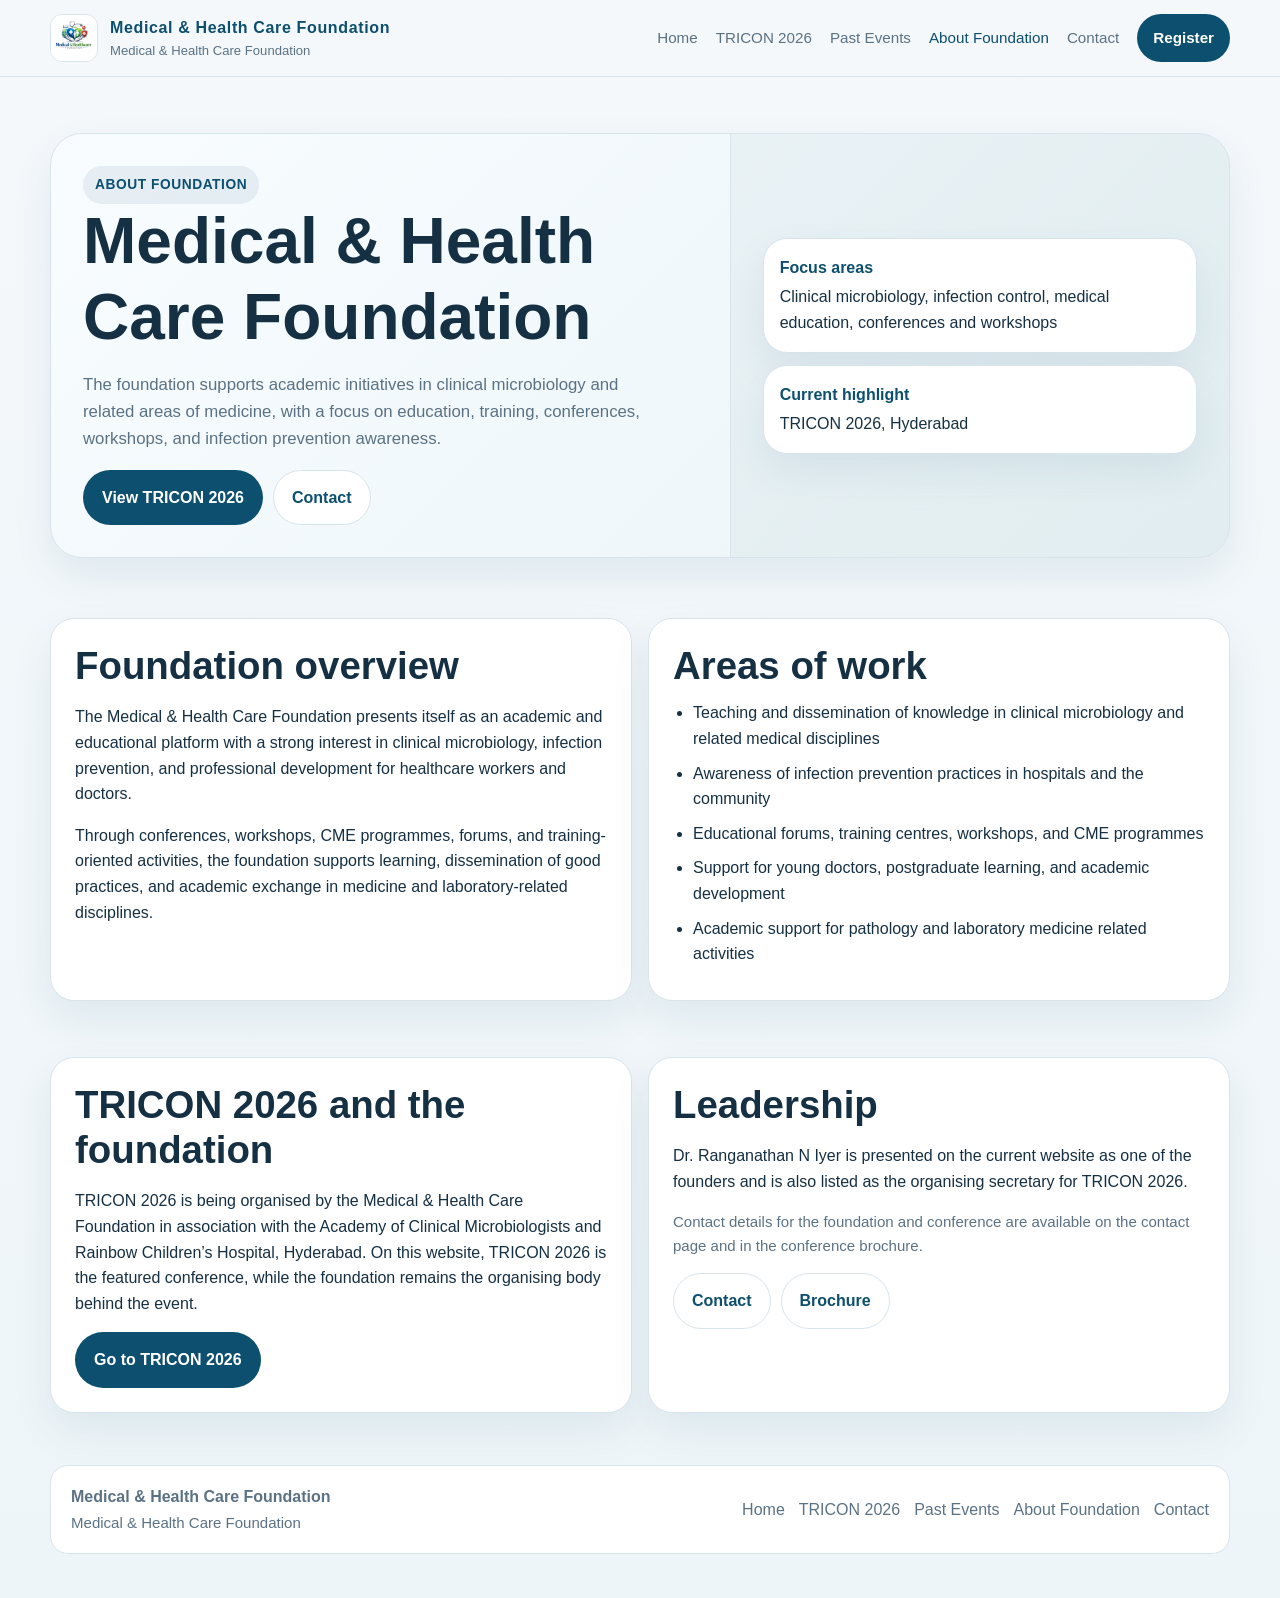
==== about-foundation.html @ 74147de0 "Initial commit - MedFoundation website" ====
<!DOCTYPE html>
<html lang="en">
<head>
  <meta charset="UTF-8" />
  <meta name="viewport" content="width=device-width, initial-scale=1.0" />
  <title>About Foundation</title>
  <link rel="stylesheet" href="styles.css" />
</head>
<body>
  <header class="site-header">
    <div class="container nav-wrap">
      <div class="brand">
        <img src="assets/foundation-logo.jpeg" alt="Medical &amp; Health Care Foundation logo" />
        <div class="brand-text">
          <strong>Medical & Health Care Foundation</strong>
          <span>Medical &amp; Health Care Foundation</span>
        </div>
      </div>
      <button class="menu-toggle" id="menuToggle" aria-label="Toggle menu">☰</button>
      <nav class="nav-links" id="navLinks">
        <a href="index.html">Home</a>
        <a href="tricon-2026.html">TRICON 2026</a>
        <a href="past-events.html">Past Events</a>
        <a href="about-foundation.html" class="active">About Foundation</a>
        <a href="contact.html">Contact</a>
        <a href="https://forms.gle/6FyqQYYERFJWdzvt6" target="_blank" rel="noopener" class="nav-cta">Register</a>
      </nav>
    </div>
  </header>
  
<main>
  <section class="page-hero">
    <div class="container">
      <div class="hero-card">
        <div class="hero-copy">
          <div class="eyebrow">About Foundation</div>
          <h1>Medical &amp; Health Care Foundation</h1>
          <p class="lead">
            The foundation supports academic initiatives in clinical microbiology and related areas of medicine, with a focus on education, training, conferences, workshops, and infection prevention awareness.
          </p>
          <div class="cta-row">
            <a class="btn btn-primary" href="tricon-2026.html">View TRICON 2026</a>
            <a class="btn btn-secondary" href="contact.html">Contact</a>
          </div>
        </div>
        <div class="hero-side centered">
          
          <div class="info-card">
            <strong>Focus areas</strong>
            <div>Clinical microbiology, infection control, medical education, conferences and workshops</div>
          </div>
          <div class="info-card">
            <strong>Current highlight</strong>
            <div>TRICON 2026, Hyderabad</div>
          </div>
        </div>
      </div>
    </div>
  </section>

  <section>
    <div class="container grid-2">
      <div class="card">
        <h2>Foundation overview</h2>
        <p>
          The Medical &amp; Health Care Foundation presents itself as an academic and educational platform with a strong interest in clinical microbiology, infection prevention, and professional development for healthcare workers and doctors.
        </p>
        <p>
          Through conferences, workshops, CME programmes, forums, and training-oriented activities, the foundation supports learning, dissemination of good practices, and academic exchange in medicine and laboratory-related disciplines.
        </p>
      </div>
      <div class="card">
        <h2>Areas of work</h2>
        <ul class="clean">
          <li>Teaching and dissemination of knowledge in clinical microbiology and related medical disciplines</li>
          <li>Awareness of infection prevention practices in hospitals and the community</li>
          <li>Educational forums, training centres, workshops, and CME programmes</li>
          <li>Support for young doctors, postgraduate learning, and academic development</li>
          <li>Academic support for pathology and laboratory medicine related activities</li>
        </ul>
      </div>
    </div>
  </section>

  <section>
    <div class="container grid-2">
      <div class="card">
        <h2>TRICON 2026 and the foundation</h2>
        <p>
          TRICON 2026 is being organised by the Medical &amp; Health Care Foundation in association with the Academy of Clinical Microbiologists and Rainbow Children’s Hospital, Hyderabad. On this website, TRICON 2026 is the featured conference, while the foundation remains the organising body behind the event.
        </p>
        <div class="cta-row">
          <a class="btn btn-primary" href="tricon-2026.html">Go to TRICON 2026</a>
        </div>
      </div>
      <div class="card">
        <h2>Leadership</h2>
        <p>
          Dr. Ranganathan N Iyer is presented on the current website as one of the founders and is also listed as the organising secretary for TRICON 2026.
        </p>
        <p class="small">
          Contact details for the foundation and conference are available on the contact page and in the conference brochure.
        </p>
        <div class="cta-row">
          <a class="btn btn-secondary" href="contact.html">Contact</a>
          <a class="btn btn-secondary" href="FINAL BROCHURE.pdf" target="_blank" rel="noopener">Brochure</a>
        </div>
      </div>
    </div>
  </section>
</main>

  <footer class="site-footer">
    <div class="container">
      <div class="footer-card">
        <div>
          <strong>Medical & Health Care Foundation</strong><br />
          <span class="small">Medical &amp; Health Care Foundation</span>
        </div>
        <div class="footer-links">
          <a href="index.html">Home</a>
          <a href="tricon-2026.html">TRICON 2026</a>
          <a href="past-events.html">Past Events</a>
        <a href="about-foundation.html">About Foundation</a>
          <a href="contact.html">Contact</a>
        </div>
      </div>
    </div>
  </footer>
  <script src="script.js"></script>
</body>
</html>
---- styles.css ----
:root{
  --bg:#f4f8fb;
  --surface:#ffffff;
  --surface-2:#eef5f8;
  --text:#163043;
  --muted:#5b7285;
  --line:#d8e4ec;
  --primary:#0d4f6f;
  --primary-dark:#09384d;
  --accent:#1c8f90;
  --shadow:0 18px 40px rgba(13,79,111,.08);
  --radius:24px;
  --max:1180px;
}
*{box-sizing:border-box}
html{scroll-behavior:smooth}
body{
  margin:0;
  font-family:Arial,Helvetica,sans-serif;
  background:linear-gradient(180deg,#f4f8fb 0%,#eef5f8 100%);
  color:var(--text);
  line-height:1.6;
}
a{color:inherit;text-decoration:none}
img{max-width:100%;display:block}
.container{width:min(100% - 32px,var(--max));margin:0 auto}
.site-header{
  position:sticky;top:0;z-index:1000;
  background:rgba(244,248,251,.95);
  backdrop-filter:blur(10px);
  border-bottom:1px solid rgba(216,228,236,.95);
}
.nav-wrap{
  display:flex;align-items:center;justify-content:space-between;gap:16px;
  padding:14px 0;
}
.brand strong{display:block;font-size:1rem;letter-spacing:.04em;color:var(--primary)}
.brand span{display:block;font-size:.82rem;color:var(--muted)}
.menu-toggle{
  display:none;border:1px solid var(--line);background:var(--surface);
  padding:10px 12px;border-radius:12px;cursor:pointer
}
.nav-links{display:flex;gap:18px;align-items:center;flex-wrap:wrap}
.nav-links a{font-size:.95rem;color:var(--muted)}
.nav-links a:hover,.nav-links a.active{color:var(--primary)}
.nav-cta{
  background:var(--primary);color:#fff !important;padding:12px 16px;border-radius:999px;font-weight:700
}
.page-hero{padding:56px 0 32px}
.hero-card{
  display:grid;grid-template-columns:1.18fr .9fr;gap:24px;
  background:linear-gradient(135deg,#f8fcff 0%,#eaf4f6 100%);
  border:1px solid var(--line);border-radius:32px;overflow:hidden;box-shadow:var(--shadow)
}
.hero-copy,.hero-side{padding:32px}
.hero-side{background:rgba(13,79,111,.04);border-left:1px solid var(--line)}
.eyebrow{
  display:inline-flex;align-items:center;gap:8px;padding:8px 12px;border-radius:999px;
  background:rgba(13,79,111,.08);color:var(--primary);font-size:.86rem;font-weight:700;
  text-transform:uppercase;letter-spacing:.04em
}
h1,h2,h3,h4{margin:0 0 12px;line-height:1.18}
h1{font-size:clamp(2.2rem,5vw,4rem)}
h2{font-size:clamp(1.6rem,3vw,2.4rem)}
h3{font-size:1.18rem}
.lead{font-size:1.05rem;color:var(--muted);max-width:64ch}
.meta-row,.cta-row,.tag-row{display:flex;flex-wrap:wrap;gap:10px}
.meta-row{margin:22px 0 24px}
.pill{
  background:#fff;border:1px solid var(--line);border-radius:999px;
  padding:10px 14px;font-size:.95rem
}
.btn{
  display:inline-flex;align-items:center;justify-content:center;gap:8px;
  padding:14px 18px;border-radius:999px;font-weight:700;border:1px solid transparent;
  transition:.2s ease
}
.btn-primary{background:var(--primary);color:#fff}
.btn-primary:hover{background:var(--primary-dark)}
.btn-secondary{background:#fff;color:var(--primary);border-color:var(--line)}
.btn-secondary:hover{border-color:rgba(13,79,111,.25)}
section{padding:28px 0}
.section-head{
  display:flex;justify-content:space-between;align-items:end;gap:18px;margin-bottom:18px
}
.section-head p{margin:0;color:var(--muted);max-width:72ch}
.card,.info-card,.link-card,.faculty-card,.session,.timeline-item,.kpi-card{
  background:var(--surface);border:1px solid var(--line);border-radius:var(--radius);box-shadow:var(--shadow)
}
.card{padding:24px}
.info-card{padding:16px}
.info-card strong{display:block;color:var(--primary);margin-bottom:4px}
.kpi-grid,.grid-2,.grid-3,.grid-4,.faculty-grid,.contact-grid,.hotel-grid{
  display:grid;gap:16px
}
.kpi-grid,.grid-4,.contact-grid{grid-template-columns:repeat(4,1fr)}
.grid-3,.hotel-grid{grid-template-columns:repeat(3,1fr)}
.grid-2,.faculty-grid{grid-template-columns:repeat(2,1fr)}
.kpi-card{padding:20px}
.kpi-card strong{display:block;font-size:1.3rem;color:var(--primary);margin-bottom:6px}
.small,.muted{font-size:.94rem;color:var(--muted)}
.clean{margin:12px 0 0;padding-left:20px}
.clean li{margin-bottom:9px}
.note-list,.check-list{list-style:none;padding:0;margin:12px 0 0}
.note-list li,.check-list li{
  position:relative;padding-left:18px;margin-bottom:10px;color:var(--muted)
}
.note-list li::before,.check-list li::before{
  content:"";position:absolute;left:0;top:10px;width:7px;height:7px;border-radius:999px;background:var(--accent)
}
.subnav{
  position:sticky;top:74px;z-index:900
}
.subnav .inner{
  background:#fff;border:1px solid var(--line);border-radius:999px;padding:10px;
  display:flex;gap:8px;flex-wrap:wrap;box-shadow:var(--shadow)
}
.subnav a{padding:10px 14px;border-radius:999px;font-weight:700;font-size:.92rem;color:var(--muted)}
.subnav a:hover,.subnav a.active{background:rgba(13,79,111,.08);color:var(--primary)}
.tabs{display:flex;flex-wrap:wrap;gap:10px;margin-bottom:18px}
.tab-btn{
  border:1px solid var(--line);background:#fff;color:var(--primary);
  border-radius:999px;padding:12px 16px;font-weight:700;cursor:pointer
}
.tab-btn.active{background:var(--primary);color:#fff;border-color:var(--primary)}
.tab-panel{display:none}
.tab-panel.active{display:block}
.session-list{display:grid;gap:14px}
.session{padding:18px;background:#fbfdff}
.session strong{display:block;color:var(--primary);margin-bottom:6px}
.session small{display:block;color:var(--accent);font-weight:700;margin-bottom:6px}
.badge{
  display:inline-flex;padding:8px 12px;border-radius:999px;background:rgba(28,143,144,.12);
  color:var(--accent);font-weight:700;font-size:.85rem;margin-bottom:10px
}
.table-wrap{overflow:auto;border:1px solid var(--line);border-radius:20px;margin-top:14px}
table{width:100%;min-width:860px;border-collapse:collapse;background:#fff}
th,td{padding:14px 16px;border-bottom:1px solid var(--line);text-align:left;font-size:.95rem;vertical-align:top}
th{background:var(--surface-2);color:var(--primary)}
.timeline{display:grid;gap:14px}
.timeline-item{padding:18px}
.timeline-item strong{display:block;color:var(--primary);margin-bottom:6px}
.timeline-item .date{display:inline-block;margin-bottom:8px;padding:6px 10px;border-radius:999px;background:rgba(13,79,111,.08);color:var(--primary);font-size:.85rem;font-weight:700}
.hero-side .info-card + .info-card{margin-top:12px}
.footer-card{
  display:flex;justify-content:space-between;align-items:center;flex-wrap:wrap;gap:14px;
  background:#fff;border:1px solid var(--line);border-radius:18px;padding:18px 20px
}
.footer-links{display:flex;gap:14px;flex-wrap:wrap}
.site-footer{padding:24px 0 44px;color:var(--muted)}
.quote{
  border-left:4px solid var(--accent);padding-left:14px;color:var(--muted);margin:14px 0 0
}
.hero-title-split{display:grid;gap:10px}
@media (max-width:1000px){
  .hero-card,.kpi-grid,.grid-2,.grid-3,.grid-4,.faculty-grid,.contact-grid,.hotel-grid{grid-template-columns:1fr 1fr}
}
@media (max-width:760px){
  .menu-toggle{display:inline-flex}
  .nav-wrap{flex-wrap:wrap}
  .nav-links{display:none;width:100%;flex-direction:column;align-items:stretch;padding-top:8px}
  .nav-links.open{display:flex}
  .nav-cta{text-align:center;width:100%}
  .hero-card,.kpi-grid,.grid-2,.grid-3,.grid-4,.faculty-grid,.contact-grid,.hotel-grid{grid-template-columns:1fr}
  .hero-side{border-left:0;border-top:1px solid var(--line)}
  .section-head{flex-direction:column;align-items:start}
  .subnav{top:66px}
  table{min-width:700px}
}


.brand{display:flex;align-items:center;gap:12px;min-width:0}
.brand img{
  width:48px;height:48px;object-fit:cover;border-radius:12px;
  border:1px solid var(--line);background:#fff;flex-shrink:0
}
.brand-text{min-width:0}
.hero-logo{
  width:min(240px, 70%);
  border-radius:24px;
  background:#fff;
  border:1px solid var(--line);
  padding:10px;
  box-shadow:var(--shadow);
  margin-left:auto;
  margin-right:auto;
}
.hero-side.centered{
  display:flex;
  flex-direction:column;
  justify-content:center;
}
@media (max-width:760px){
  .brand img{width:42px;height:42px}
  .hero-logo{width:min(220px, 78%)}
}
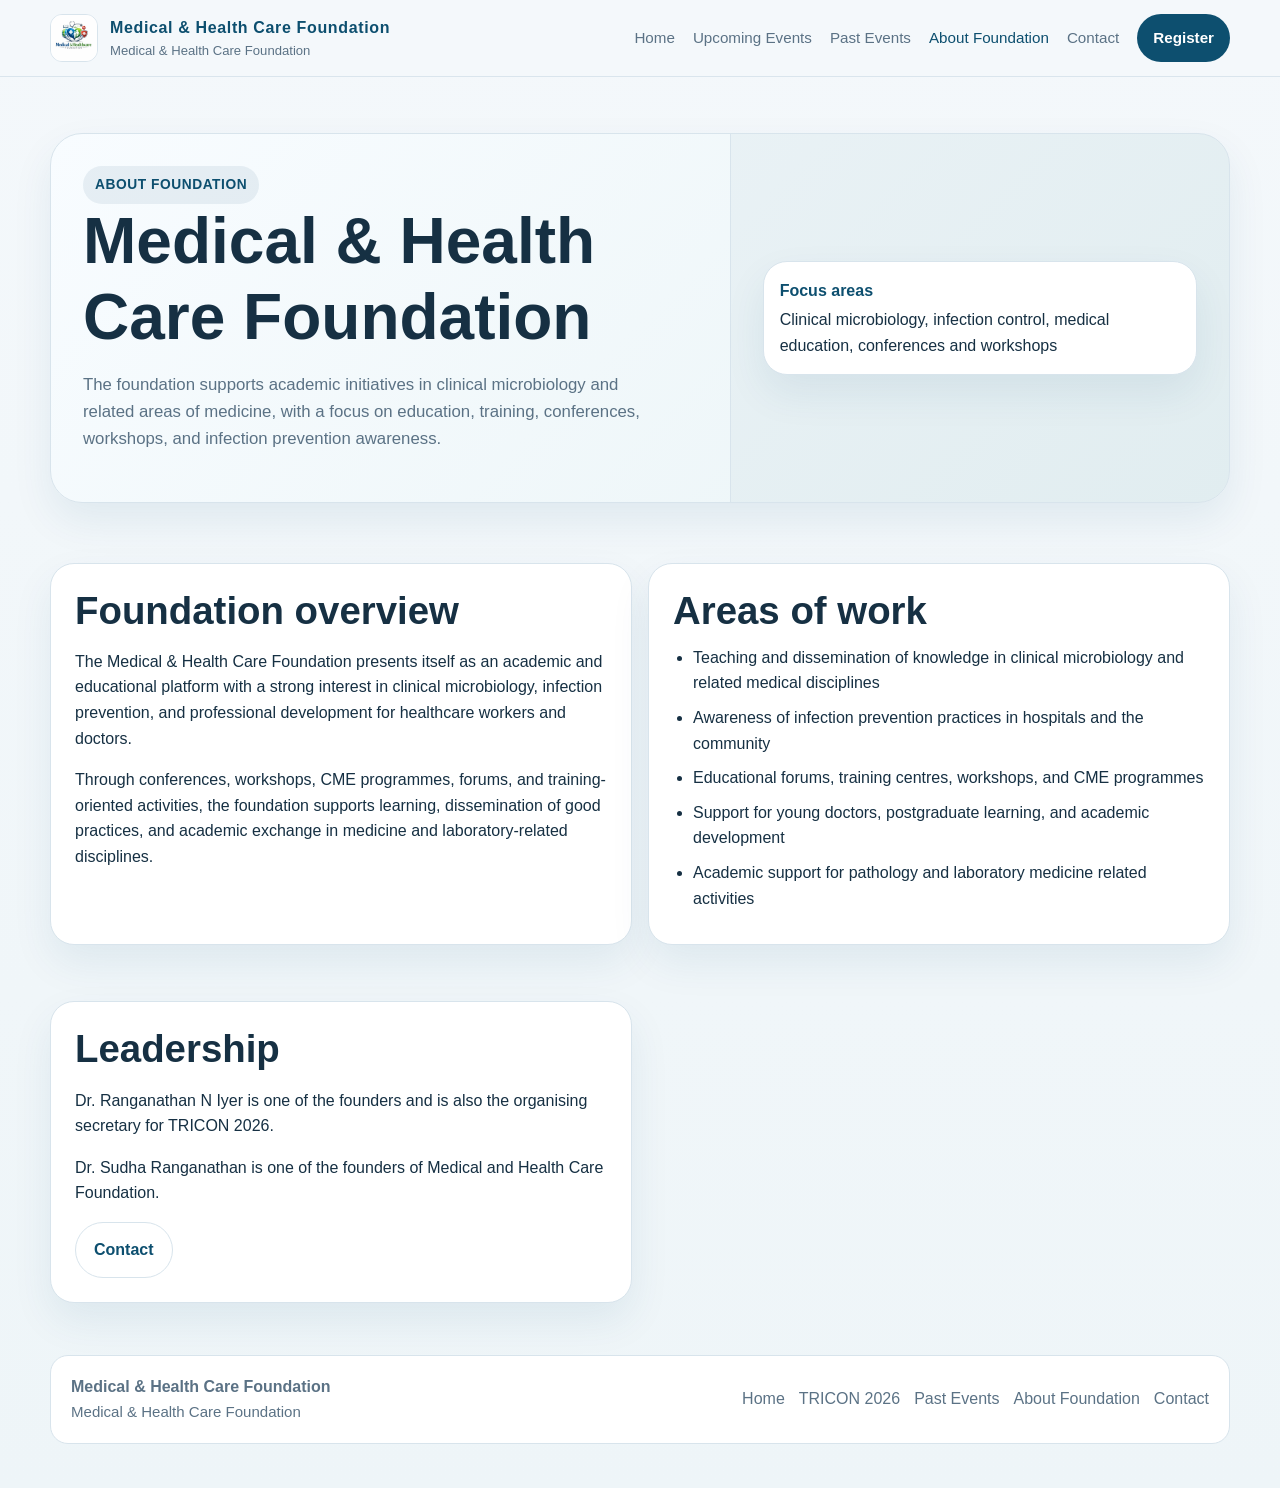
==== commit b006d9cd: "New Files" ====
--- a/about-foundation.html
+++ b/about-foundation.html
@@ -19,7 +19,7 @@
       <button class="menu-toggle" id="menuToggle" aria-label="Toggle menu">☰</button>
       <nav class="nav-links" id="navLinks">
         <a href="index.html">Home</a>
-        <a href="tricon-2026.html">TRICON 2026</a>
+        <a href="tricon-2026.html">Upcoming Events</a>
         <a href="past-events.html">Past Events</a>
         <a href="about-foundation.html" class="active">About Foundation</a>
         <a href="contact.html">Contact</a>
@@ -38,20 +38,12 @@
           <p class="lead">
             The foundation supports academic initiatives in clinical microbiology and related areas of medicine, with a focus on education, training, conferences, workshops, and infection prevention awareness.
           </p>
-          <div class="cta-row">
-            <a class="btn btn-primary" href="tricon-2026.html">View TRICON 2026</a>
-            <a class="btn btn-secondary" href="contact.html">Contact</a>
-          </div>
         </div>
         <div class="hero-side centered">
           
           <div class="info-card">
             <strong>Focus areas</strong>
             <div>Clinical microbiology, infection control, medical education, conferences and workshops</div>
-          </div>
-          <div class="info-card">
-            <strong>Current highlight</strong>
-            <div>TRICON 2026, Hyderabad</div>
           </div>
         </div>
       </div>
@@ -85,25 +77,15 @@
   <section>
     <div class="container grid-2">
       <div class="card">
-        <h2>TRICON 2026 and the foundation</h2>
-        <p>
-          TRICON 2026 is being organised by the Medical &amp; Health Care Foundation in association with the Academy of Clinical Microbiologists and Rainbow Children’s Hospital, Hyderabad. On this website, TRICON 2026 is the featured conference, while the foundation remains the organising body behind the event.
-        </p>
-        <div class="cta-row">
-          <a class="btn btn-primary" href="tricon-2026.html">Go to TRICON 2026</a>
-        </div>
-      </div>
-      <div class="card">
         <h2>Leadership</h2>
         <p>
-          Dr. Ranganathan N Iyer is presented on the current website as one of the founders and is also listed as the organising secretary for TRICON 2026.
+          Dr. Ranganathan N Iyer is one of the founders and is also the organising secretary for TRICON 2026.
         </p>
-        <p class="small">
-          Contact details for the foundation and conference are available on the contact page and in the conference brochure.
+          <p>
+          Dr. Sudha Ranganathan is one of the founders of Medical and Health Care Foundation.
         </p>
         <div class="cta-row">
           <a class="btn btn-secondary" href="contact.html">Contact</a>
-          <a class="btn btn-secondary" href="FINAL BROCHURE.pdf" target="_blank" rel="noopener">Brochure</a>
         </div>
       </div>
     </div>
--- a/styles.css
+++ b/styles.css
@@ -27,6 +27,7 @@
 .container{width:min(100% - 32px,var(--max));margin:0 auto}
 .site-header{
   position:sticky;top:0;z-index:1000;
+  overflow:visible;
   background:rgba(244,248,251,.95);
   backdrop-filter:blur(10px);
   border-bottom:1px solid rgba(216,228,236,.95);
@@ -157,10 +158,13 @@
   .hero-card,.kpi-grid,.grid-2,.grid-3,.grid-4,.faculty-grid,.contact-grid,.hotel-grid{grid-template-columns:1fr 1fr}
 }
 @media (max-width:760px){
-  .menu-toggle{display:inline-flex}
-  .nav-wrap{flex-wrap:wrap}
+  .menu-toggle{display:inline-flex; margin-left:auto; flex-shrink:0}
+  .nav-wrap{flex-wrap:nowrap; align-items:center}
+  .brand{flex:1 1 auto; min-width:0}
+  .brand-text strong{font-size:.92rem; line-height:1.15}
+  .brand-text span{font-size:.72rem; white-space:nowrap; overflow:hidden; text-overflow:ellipsis}
   .nav-links{display:none;width:100%;flex-direction:column;align-items:stretch;padding-top:8px}
-  .nav-links.open{display:flex}
+  .nav-links.open{display:flex; position:absolute; left:16px; right:16px; top:100%; background:#fff; border:1px solid var(--line); border-radius:18px; padding:12px; box-shadow:var(--shadow)}
   .nav-cta{text-align:center;width:100%}
   .hero-card,.kpi-grid,.grid-2,.grid-3,.grid-4,.faculty-grid,.contact-grid,.hotel-grid{grid-template-columns:1fr}
   .hero-side{border-left:0;border-top:1px solid var(--line)}
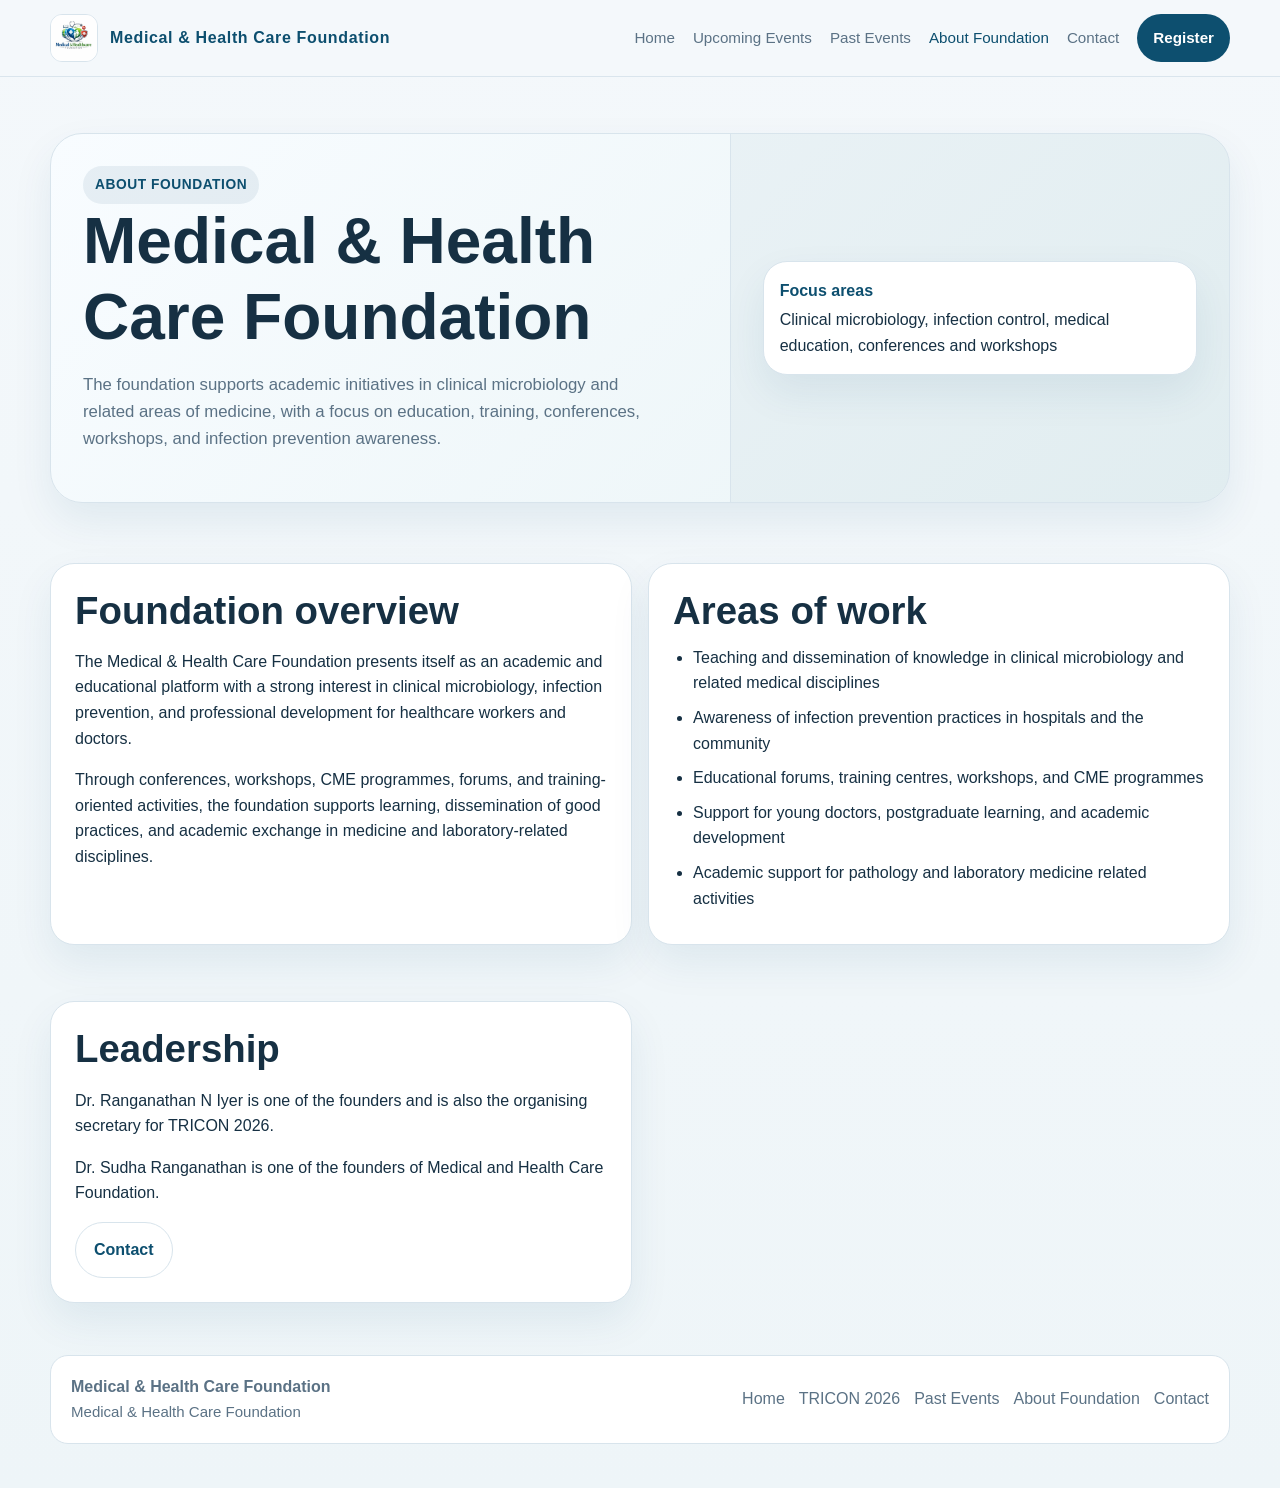
==== commit e1e36af7: "Update about-foundation.html" ====
--- a/about-foundation.html
+++ b/about-foundation.html
@@ -13,7 +13,6 @@
         <img src="assets/foundation-logo.jpeg" alt="Medical &amp; Health Care Foundation logo" />
         <div class="brand-text">
           <strong>Medical & Health Care Foundation</strong>
-          <span>Medical &amp; Health Care Foundation</span>
         </div>
       </div>
       <button class="menu-toggle" id="menuToggle" aria-label="Toggle menu">☰</button>
@@ -111,4 +110,4 @@
   </footer>
   <script src="script.js"></script>
 </body>
-</html>+</html>
